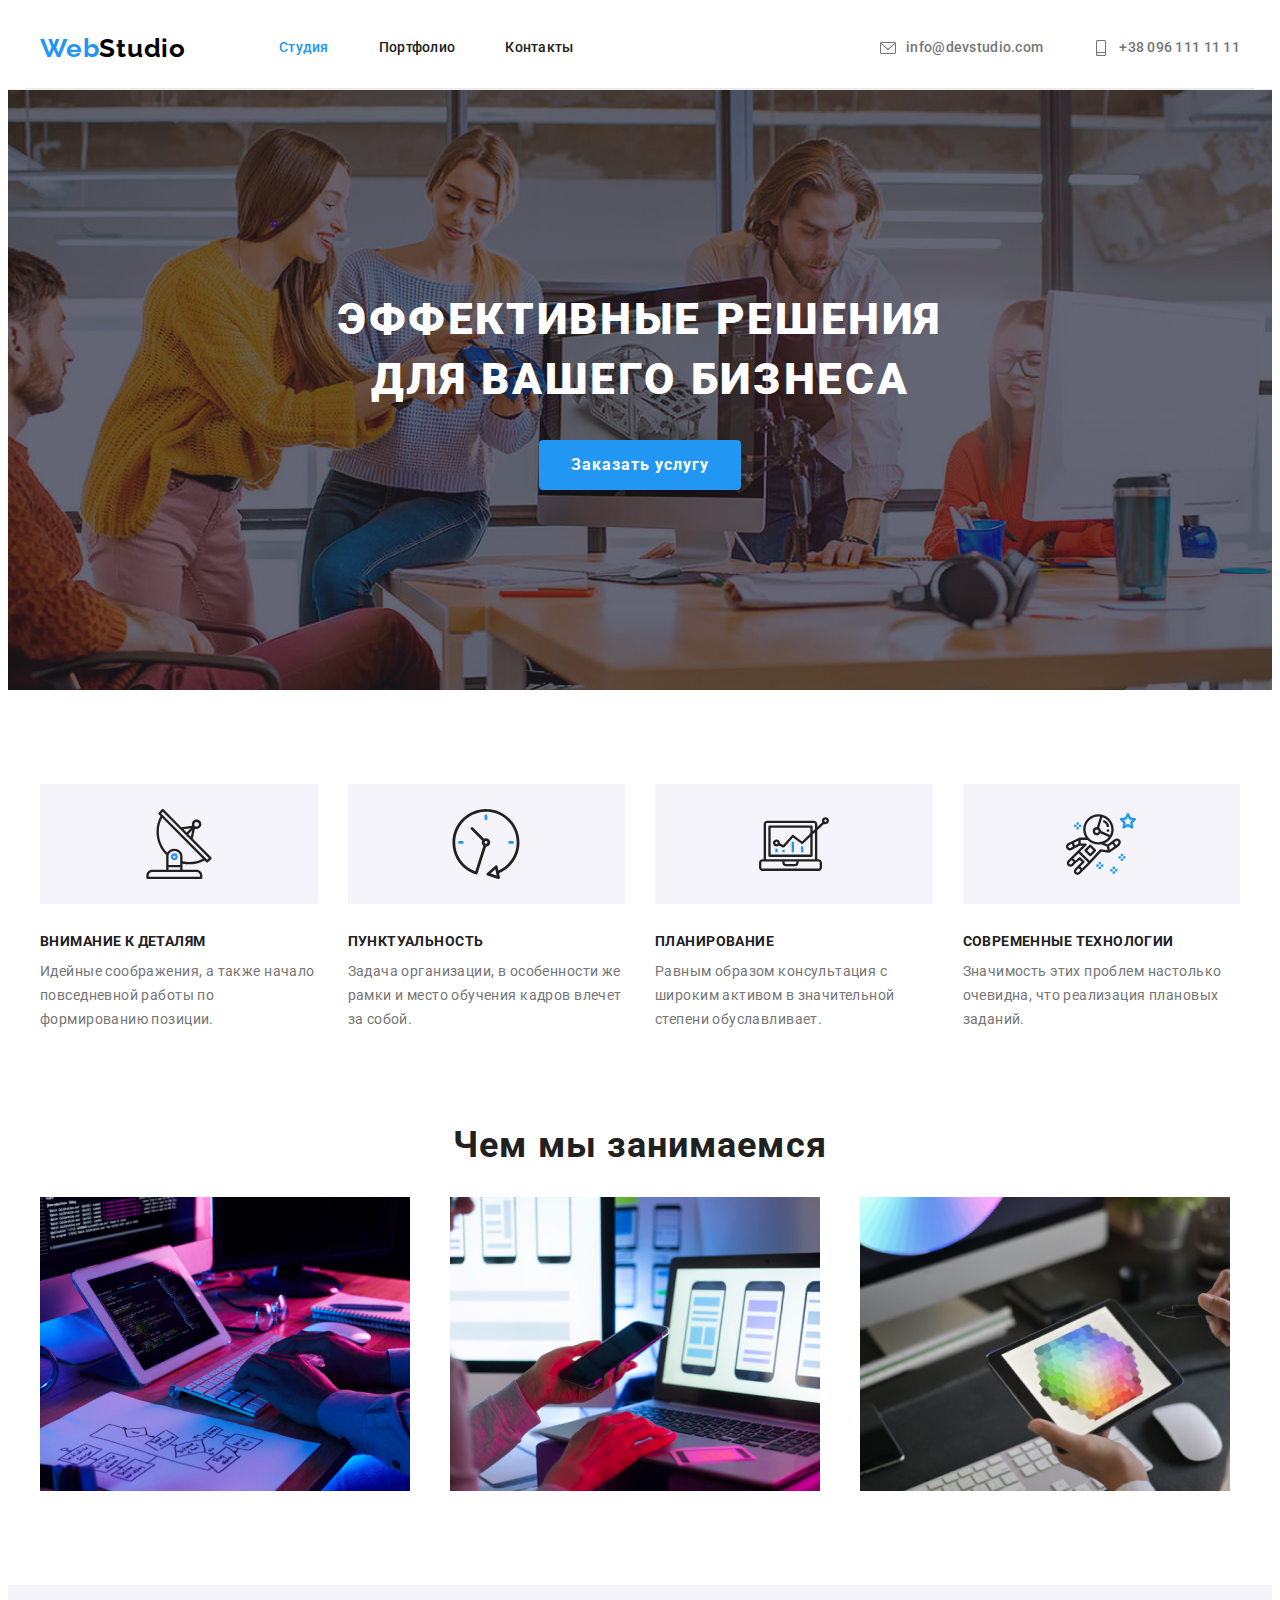
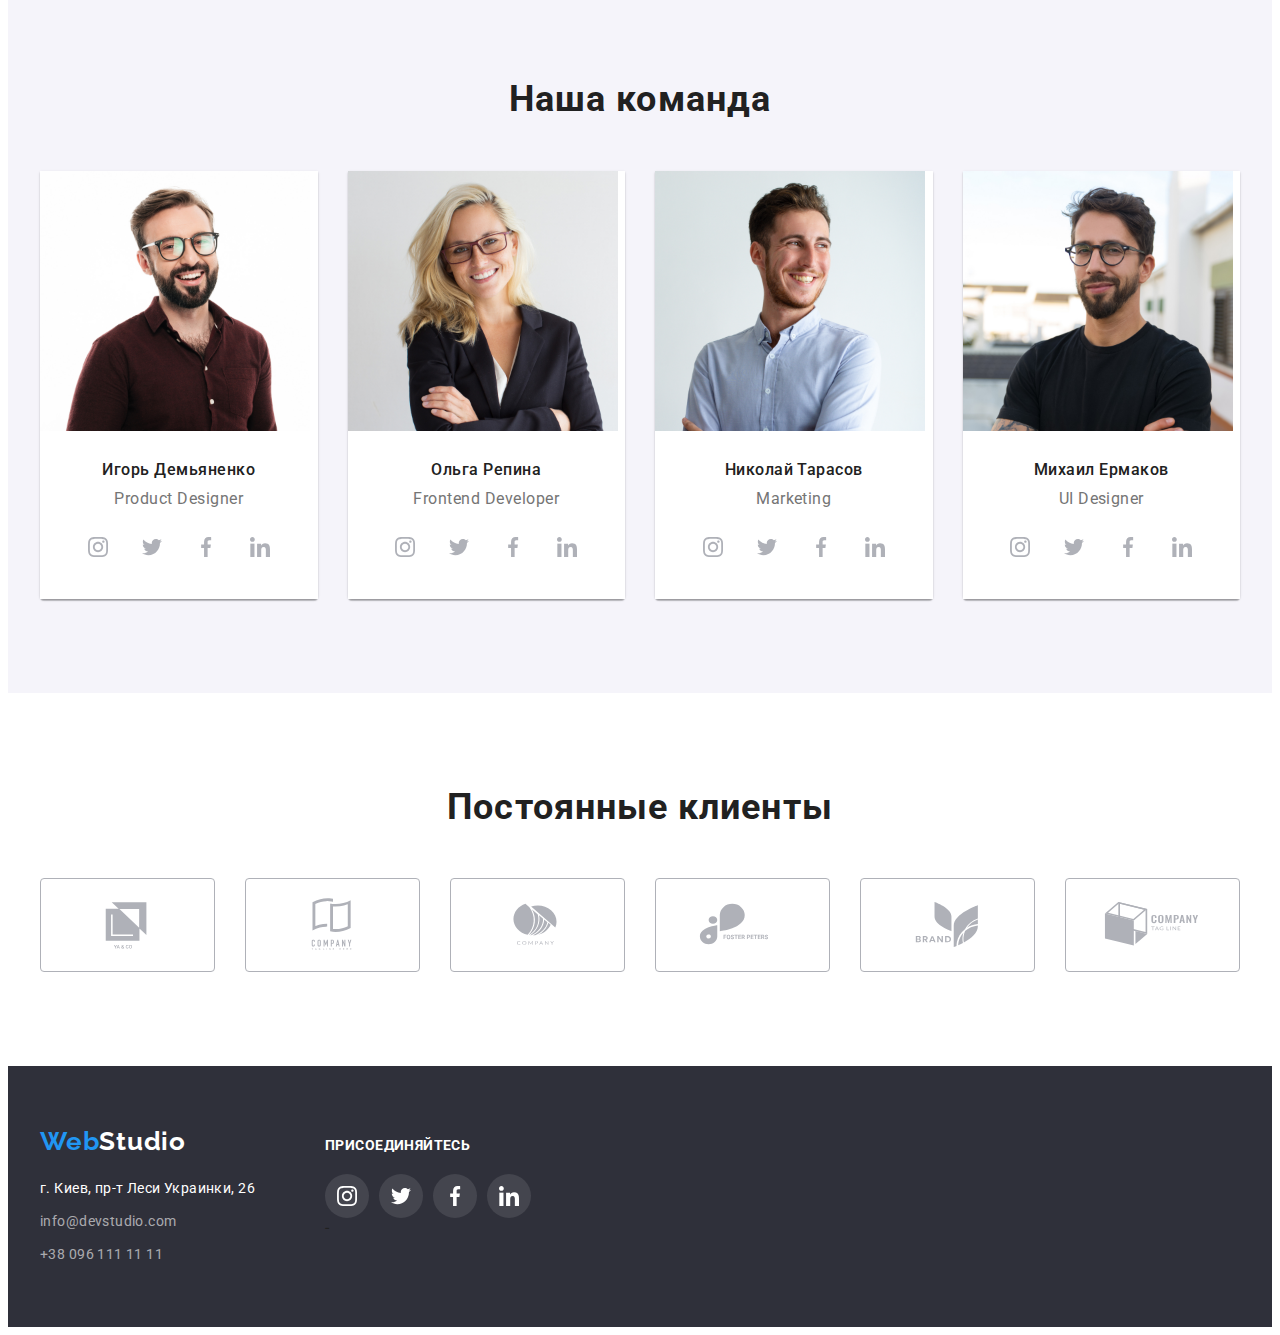
==== index.html @ fea3d2a7 "Initial commit" ====
<!DOCTYPE html>
<html lang="en">
<head>
    <meta charset="UTF-8">
    <meta http-equiv="X-UA-Compatible" content="IE=edge">
    <meta name="viewport" content="width=device-width, initial-scale=1.0">
    <title>WebStudio</title>
    <!-- fonts start -->
    <link rel="preconnect" href="https://fonts.googleapis.com">
    <link rel="preconnect" href="https://fonts.gstatic.com" crossorigin>
    <link href="https://fonts.googleapis.com/css2?family=Raleway:wght@700&family=Roboto:wght@400;500;700;900&display=swap" rel="stylesheet">
    <!-- fonts end -->
    <!-- normalize start -->
    <link rel="stylesheet" href="https://cdnjs.cloudflare.com/ajax/libs/modern-normalize/1.1.0/modern-normalize.min.css"
        integrity="sha512-wpPYUAdjBVSE4KJnH1VR1HeZfpl1ub8YT/NKx4PuQ5NmX2tKuGu6U/JRp5y+Y8XG2tV+wKQpNHVUX03MfMFn9Q=="
        crossorigin="anonymous" referrerpolicy="no-referrer" />
    <!-- normalize end -->
    <link rel="stylesheet" href="css/style.css">
</head>
<body>
    <!-- Header -->

    <header class="header">
        <div class="container header-container">
            <a href="/" lang="en" class="logo-header link">
                <span>Web</span>Studio
            </a>
                <nav>
                    <ul class="header-nav list">
                        <li class="header-nav-item">
                            <a href="./index.html" class="nav-list-item link current">Студия</a></li>
                        <li class="header-nav-item">
                            <a href="./portfolio.html" class="nav-list-item link">Портфолио</a></li>
                        <li class="header-nav-item">
                            <a href="/" class="nav-list-item link">Контакты</a></li>
                    </ul>
                </nav>
            <ul class="header-contact list">
                <li class="header-contact-item">
                    <a href="mailto:info@devstudio.com" class="contact link">
                        <svg class="header-icon" width="16" height="16">
                        <use href="./images/icons.svg#icon-mail"></use>
                    </svg>info@devstudio.com </a>
                </li>
                <li class="header-contact-item">
                    <a href="tel:+380961111111" class="contact link">
                        <svg class="header-icon" width="16" height="16">
                        <use href="./images/icons.svg#icon-tel"></use>
                    </svg>+38 096 111 11 11</a>
                </li>
            </ul>
        </div>
    </header>

    <!-- Main -->

    <main>

        <section class="solution-section hero">
            <div class="container">
                <h1 class="business-solution">Эффективные решения для вашего бизнеса</h1>
                <button class="btn-clik" type="button" >Заказать услугу</button>
            </div>
        </section>

        <section class="section benefits">
            <div class="container">
                <ul class="benefits-list card-set list">
                    <li class="card-set-item">
                        <div class="benefits-bloc-icon">
                            <svg class="benefits-icon" width="70" height="70">
                                <use href="./images/icons.svg#icon-benefits-antenna"></use>
                            </svg>
                        </div>
                        <h3 class="action">Внимание к деталям</h3>
                        <p class="inform">Идейные соображения, а также начало повседневной работы по формированию позиции.</p>
                    </li>
                    <li class="card-set-item">
                        <div class="benefits-bloc-icon">
                            <svg class="benefits-icon" width="70" height="70">
                                <use href="./images/icons.svg#icon-benefits-clock"></use>
                            </svg>
                        </div>
                        <h3 class="action">Пунктуальность</h3>
                        <p class="inform">Задача организации, в особенности же рамки и место обучения кадров влечет за собой.</p>
                    </li>
                    <li class="card-set-item">
                        <div class="benefits-bloc-icon">
                            <svg class="benefits-icon" width="70" height="70">
                                <use href="./images/icons.svg#icon-benefits-diagram"></use>
                            </svg>
                        </div>
                        <h3 class="action">Планирование</h3>
                        <p class="inform">Равным образом консультация с широким активом в значительной степени обуславливает.</p>
                    </li>
                    <li class="card-set-item">
                        <div class="benefits-bloc-icon">
                            <svg class="benefits-icon" width="70" height="70">
                                <use href="./images/icons.svg#icon-benefits-astronaut"></use>
                            </svg>
                        </div>
                        <h3 class="action">Современные технологии</h3>
                        <p class="inform">Значимость этих проблем настолько очевидна, что реализация плановых заданий.</p>
                    </li>
                </ul>
        </div>
        </section>

        <section class="section features">
            <div class="container">
                <h2 class="our-activity">Чем мы занимаемся</h2>
                <ul class="features-list card-set list">
                    <li class="card-set-item">
                        <img src="./images/img.computer.png" alt="Переніс данних на компьютер" width="370" height="294">
                    </li>
                    <li class="card-set-item">
                        <img src="./images/img.phone.png" alt="Розробка мобільного сайту" width="370" height="294">
                    </li>
                    <li class="card-set-item">
                        <img src="./images/img.color.png" alt="Корекція кольору" width="370" height="294">
                    </li>
                </ul>
            </div>
        </section>

        <section class="team section">
            <div class="container">
                <h2 class="our-team">Наша команда</h2>
                <ul class="team-list card-set list">
                    <li class="team-item card-set-item">
                        <img src="./images/img-1.jpg" alt="Игорь Демьяненко" width="270" height="260">
                            <div class="team-wrapper">
                                <h3 class="name-colleague">Игорь Демьяненко</h3> 
                                <p class="name-work">Product Designer</p>
                                <ul class="team-soc-list list">
                                    <li class="team-soc-iteam">
                                        <a href="" class="team-soc-link link">
                                            <svg class="team-soc-icon" width="20" height="20">
                                                <use href="./images/icons.svg#icon-instagram"></use>
                                            </svg>
                                        </a>
                                    </li>
                                    <li class="team-soc-iteam">
                                        <a href="" class="team-soc-link link">
                                            <svg class="team-soc-icon" width="20" height="20">
                                                <use href="./images/icons.svg#icon-twitter"></use>
                                            </svg>
                                        </a>
                                    </li>
                                    <li class="team-soc-iteam">
                                        <a href="" class="team-soc-link link">
                                            <svg class="team-soc-icon" width="20" height="20">
                                                <use href="./images/icons.svg#icon-facebook"></use>
                                            </svg>
                                        </a>
                                    </li>
                                    <li class="team-soc-iteam">
                                        <a href="" class="team-soc-link link">
                                            <svg class="team-soc-icon" width="20" height="20">
                                                <use href="./images/icons.svg#icon-linkedin"></use>
                                            </svg>
                                        </a>
                                    </li>
                                </ul>
                            </div>           
                    </li>
                    <li class="team-item card-set-item">
                        <img src="./images/img-2.jpg" alt="Ольга Репинa" width="270" height="260">
                            <div class="team-wrapper">
                                <h3 class="name-colleague">Ольга Репина</h3> 
                                <p class="name-work">Frontend Developer</p>
                                 <ul class="team-soc-list list">
                                    <li class="team-soc-iteam">
                                        <a href="" class="team-soc-link link">
                                            <svg class="team-soc-icon" width="20" height="20">
                                                <use href="./images/icons.svg#icon-instagram"></use>
                                            </svg>
                                        </a>
                                    </li>
                                    <li class="team-soc-iteam">
                                        <a href="" class="team-soc-link link">
                                            <svg class="team-soc-icon" width="20" height="20">
                                                <use href="./images/icons.svg#icon-twitter"></use>
                                            </svg>
                                        </a>
                                    </li>
                                    <li class="team-soc-iteam">
                                        <a href="" class="team-soc-link link">
                                            <svg class="team-soc-icon" width="20" height="20">
                                                <use href="./images/icons.svg#icon-facebook"></use>
                                            </svg>
                                        </a>
                                    </li>
                                    <li class="team-soc-iteam">
                                        <a href="" class="team-soc-link link">
                                            <svg class="team-soc-icon" width="20" height="20">
                                                <use href="./images/icons.svg#icon-linkedin"></use>
                                            </svg>
                                        </a>
                                    </li>
                                </ul>
                            </div> 
                    </li>
                    <li class="team-item card-set-item">
                        <img src="./images/img-3.jpg" alt="Николай Тарасов" width="270" height="260">
                            <div class="team-wrapper">
                                <h3 class="name-colleague">Николай Тарасов</h3> 
                                <p class="name-work">Marketing</p>
                                <ul class="team-soc-list list">
                                    <li class="team-soc-iteam">
                                        <a href="" class="team-soc-link link">
                                            <svg class="team-soc-icon" width="20" height="20">
                                                <use href="./images/icons.svg#icon-instagram"></use>
                                            </svg>
                                        </a>
                                    </li>
                                    <li class="team-soc-iteam">
                                        <a href="" class="team-soc-link link">
                                            <svg class="team-soc-icon" width="20" height="20">
                                                <use href="./images/icons.svg#icon-twitter"></use>
                                            </svg>
                                        </a>
                                    </li>
                                    <li class="team-soc-iteam">
                                        <a href="" class="team-soc-link link">
                                            <svg class="team-soc-icon" width="20" height="20">
                                                <use href="./images/icons.svg#icon-facebook"></use>
                                            </svg>
                                        </a>
                                    </li>
                                    <li class="team-soc-iteam">
                                        <a href="" class="team-soc-link link">
                                            <svg class="team-soc-icon" width="20" height="20">
                                                <use href="./images/icons.svg#icon-linkedin"></use>
                                            </svg>
                                        </a>
                                    </li>
                                </ul>
                            </div> 
                    </li>
                    <li class="team-item card-set-item">
                        <img src="./images/img-4.jpg" alt="Михаил Ермаков" width="270" height="260">
                            <div class="team-wrapper">
                                <h3 class="name-colleague">Михаил Ермаков</h3> 
                                <p class="name-work">UI Designer</p>
                                <ul class="team-soc-list list">
                                    <li class="team-soc-iteam">
                                        <a href="" class="team-soc-link link">
                                            <svg class="team-soc-icon" width="20" height="20">
                                                <use href="./images/icons.svg#icon-instagram"></use>
                                            </svg>
                                        </a>
                                    </li>
                                    <li class="team-soc-iteam">
                                        <a href="" class="team-soc-link link">
                                            <svg class="team-soc-icon" width="20" height="20">
                                                <use href="./images/icons.svg#icon-twitter"></use>
                                            </svg>
                                        </a>
                                    </li>
                                    <li class="team-soc-iteam">
                                        <a href="" class="team-soc-link link">
                                            <svg class="team-soc-icon" width="20" height="20">
                                                <use href="./images/icons.svg#icon-facebook"></use>
                                            </svg>
                                        </a>
                                    </li>
                                    <li class="team-soc-iteam">
                                        <a href="" class="team-soc-link link">
                                            <svg class="team-soc-icon" width="20" height="20">
                                                <use href="./images/icons.svg#icon-linkedin"></use>
                                            </svg>
                                        </a>
                                    </li>
                                </ul>
                            </div> 
                    </li>
                </ul>
            </div>
        </section>
        <!-- Клиенти -->
        <section class="regular-clients section">
            <div class="container">
                <h2 class="regular-clients-title main-title">Постоянные клиенты</h2>
                <ul class="regular-clients-list card-set list">
                    <li class="regular-client-iteam card-set-iteam">
                        <a href="" class="regular-client-link">
                            <svg class="regular-client-icon" width="106" height="60">
                                <use href="./images/icons.svg#icon-client-1"></use>
                            </svg>
                        </a>
                    </li>
                    <li class="regular-client-iteam card-set-iteam">
                        <a href="" class="regular-client-link">
                            <svg class="regular-client-icon" width="106" height="60">
                                <use href="./images/icons.svg#icon-client-2"></use>
                            </svg>
                        </a>
                    </li>
                    <li class="regular-client-iteam card-set-iteam">
                        <a href="" class="regular-client-link">
                            <svg class="regular-client-icon" width="106" height="60">
                                <use href="./images/icons.svg#icon-client-3"></use>
                            </svg>
                        </a>
                    </li>
                    <li class="regular-client-iteam card-set-iteam">
                        <a href="" class="regular-client-link">
                            <svg class="regular-client-icon" width="106" height="60">
                                <use href="./images/icons.svg#icon-client-4"></use>
                            </svg>
                        </a>
                    </li>
                    <li class="regular-client-iteam card-set-iteam">
                        <a href="" class="regular-client-link">
                            <svg class="regular-client-icon" width="106" height="60">
                                <use href="./images/icons.svg#icon-client-5"></use>
                            </svg>
                        </a>
                    </li>
                    <li class="regular-client-iteam card-set-iteam">
                        <a href="" class="regular-client-link">
                            <svg class="regular-client-icon" width="106" height="60">
                                <use href="./images/icons.svg#icon-client-6"></use>
                            </svg>
                        </a>
                    </li>
                </ul>
            </div>
        </section>
    </main>

    <!-- Footer -->

    <footer class="page-footer footer">
        <div class="container">
            <ul class="footer-list list">
                <li class="footer-iteam iteam">
                    <a class="logo-footer link" href="/" lang="en"> <span>Web</span>Studio</a>

                    <address class="footer-address">
                        <p class="footer-address-info">г. Киев, пр-т Леси Украинки, 26</p>
                        <ul class="footer-contact-list list">
                            <li class="footer-contact-iteam">
                                <a class="footer-contact-link link" href="mailto:info@devstudio.com">info@devstudio.com</a>
                            </li>
                            <li class="footer-contact-iteam">
                                <a class="footer-contact-link link" href="tel:+380961111111">+38 096 111 11 11</a>
                            </li>
                        </ul>
                    </address>
                </li>
                <li class="footer-iteam footer-soc iteam">
                    <h3 class="footer-soc-title">присоединяйтесь</h3>
                    <ul class="footer-soc-list list">
                        <li class="footer-soc-iteam">
                            <a href="" class="footer-soc-link link">
                                <svg class="footer-soc-icon" width="20" height="20">
                                    <use href="./images/icons.svg#icon-instagram"></use>
                                </svg> </a>-
                        </li>
                        <li class="footer-soc-iteam">
                            <a href="" class="footer-soc-link link">
                                <svg class="footer-soc-icon" width="20" height="20">
                                    <use href="./images/icons.svg#icon-twitter"></use>
                                </svg>
                            </a>
                        </li>
                        <li class="footer-soc-iteam">
                            <a href="" class="footer-soc-link link">
                                <svg class="footer-soc-icon" width="20" height="20">
                                    <use href="./images/icons.svg#icon-facebook"></use>
                                </svg>
                            </a>
                        </li>
                        <li class="footer-soc-iteam">
                            <a href="" class="footer-soc-link link">
                                <svg class="footer-soc-icon" width="20" height="20">
                                    <use href="./images/icons.svg#icon-linkedin"></use>
                                </svg>
                            </a>
                        </li>
                    </ul>
                </li>
            </ul>
        </div>
    </footer>

</body>
</html>
---- css/style.css ----
:root {
    --header-logo-left-color: #2196f3;
    --header-logo-right-color: #000;
    --footer-logo-left-color: #2196f3;
    --footer-logo-right-color: #fff;
    --main-title-color: #212121;
    --second-title-color: #fff;
    --after-title-color: #757575;
    --accent-color: #2196f3;
    --background-iteam-color: #f5f4fa;
    --main-font: 'Roboto', sans-serif;
    --logo-font: 'Raleway', sans-serif;

    /* card-set */
    --item: 3;
    --indent: 30px;
}
body{
    font-family:var(--main-font);
    color:var(--main-title-color);
    background-color: #ffffff;
    letter-spacing: 0.03em;
}
h1,h2,h3,h4,h5,p{
margin-top: 0;
}
p:last-child{
    margin: 0;
}
img{
    display: block;
}
address{
    font-style: normal;
}
.list {
    list-style: none;
    margin: 0;
    padding: 0;
}

.link {
    text-decoration: none;
    color: currentColor;
}
.section{
    padding-top: 94px;
    padding-bottom: 94px;
}
.visually-hidden {
    position: absolute;
    white-space: nowrap;
    width: 1px;
    height: 1px;
    overflow: hidden;
    border: 0;
    padding: 0;
    clip: rect(0 0 0 0);
    clip-path: inset(50%);
    margin: -1px;
}

/* cтили для container */

.container{
    /* outline: 2px solid red;
    outline-offset: -2px; */
    width: 1200px;
    padding-left: 15px;
    padding-right: 15px;
    margin-left: auto;
    margin-right: auto;
}

/* сетка на флексах */
.card-set {
    display: flex;
    flex-wrap: wrap;

    margin: calc(-1 * var(--indent) / 2);
}

.card-set-item {
    flex-basis: calc((100% - var(--indent) * var(--item)) / var(--item));

    margin: calc(var(--indent) / 2);
}

/* Верхня линия header */
.header{
    border-bottom: 1px solid #ECECEC;
}
.header-container{
    display: flex;
    align-items: center;
    border-bottom: 1px solid #ececec;
}
.logo-header{
    font-family: var(--logo-font);
    font-weight: 700;
    font-size: 26px;
    line-height: 1.19;
    letter-spacing: 0.03em;
    color: var(--header-logo-right-color);
    margin-right: 93px;
    display: block;
}
.logo-header>span {
    color: var(--header-logo-left-color);
}
.header-nav{
    display: flex;
    margin-left: auto;
}
.header-nav-item{
    margin-right: 50px;
}
.header-nav-item:last-child{
    margin-right: 0;
}
.nav-list-item{
    display: block;
    padding-top: 32px;
    padding-bottom: 32px;

    font-weight: 500;
    font-size: 14px;
    line-height: 1.14;
    letter-spacing: 0.02em;
    color:var(--main-title-color) ;
}
.nav-list-item:hover,
.nav-list-item:focus{
color: var(--accent-color);
}
.current {
    color: var(--accent-color);
}
.header-contact{
    display: flex;
    margin-left: auto;
}
.header-contact-item{
    margin-right: 50px;
}
.header-contact-item:last-child{
    margin-right: 0;
}
.contact{
    display: flex;
    align-items: center;
    justify-content: center;

    padding-top: 32px;
    padding-bottom: 32px;

    font-weight: 500;
    font-size: 14px;
    line-height: 1.14;
    letter-spacing: 0.02em;
    color: var(--after-title-color);

}
.header-icon{
    margin-right: 10px;
    fill: currentColor;
}
.contact:hover,.contact:focus{
    color: var(--accent-color);
}

/* Hero section */

.hero{
    margin: 0 auto;
    padding-top: 200px;
    padding-bottom: 200px;
    
    background-color: #c4c4c4;
    background-image: linear-gradient(rgba(47, 48, 58, 0.4), rgba(47, 48, 58, 0.4)),
        url(../images/hero-bg.jpg);
    background-repeat: no-repeat;
    background-position: center;
    background-size: cover;

    max-width: 1600px;
}

/* Шапка голавной */

.business-solution{
    max-width: 696px;
    margin-right: auto;
    margin-left: auto;
    margin-bottom: 30px;

    text-align: center;
    font-weight: 900;
    font-size: 44px;
    line-height: 1.36;
    text-align: center;
    letter-spacing: 0.06em;
    text-transform: uppercase;
    color: var(--second-title-color);
}
.btn-clik{
    display: block;
    margin-left: auto;
    margin-right: auto;
    padding: 10px 32px;

    font-family: inherit;
    font-weight: 700;
    font-size: 16px;
    line-height: 1.9;
    letter-spacing: 0.06em;
    color: #ffffff;

    background-color: var(--accent-color);
    box-shadow: 0px 4px 4px rgba(0, 0, 0, 0.15);
    border-radius: 4px;
    border: none;
}
.btn-clik:hover,.btn-clik:focus{
    background-color: #188ce8;
}

/* Особености */

/* benefits section */
.benefits {
    padding-bottom: 47px;
}

.benefits-list {
    --item: 4;
    --indent: 30px;
}

.benefits-bloc-icon {
    display: flex;
    align-items: center;
    justify-content: center;

    margin-bottom: 30px;

    width: 100%;
    height: 120px;
    background-color: #f5f4fa;
}
.action {
    margin-bottom: 10px;
    font-weight: 700;
    font-size: 14px;
    line-height: 1.14;
    letter-spacing: 0.03em;
    text-transform: uppercase;
}

.inform {
    font-size: 14px;
    line-height: 1.7;
    letter-spacing: 0.03em;
    color: var(--after-title-color);
}

/* features section */
.features {
    padding-top: 47px;
}
.features-list {
    --iteam: 3;
    --indent: 30px;
}

/* Чем ми занимаемся */
.our-activity{
    font-weight: 700;
    font-size: 36px;
    line-height: 1.16;
    text-align: center;
    letter-spacing: 0.03em;
}

/* Наша команда */
.team{
    background: var(--background-iteam-color);
}
.team-list{
    --item:4;
    --indent: 30px;
}
.team-item{
    background-color: #fff;
    box-shadow: 0px 1px 3px rgba(0, 0, 0, 0.12), 0px 1px 1px rgba(0, 0, 0, 0.14), 0px 2px 1px rgba(0, 0, 0, 0.2);
    border-radius: 0px 0px 4px 4px;
}
.team-wrapper{
    padding-top: 30px;
    padding-bottom: 30px;
    padding-left: 10px;
    padding-right: 10px;

    background-color: #FFFFFF;
    text-align: center;
    font-size: 16px;
    line-height: 1.18;
}
.our-team{
    font-weight: 700;
    font-size: 36px;
    line-height: 1.16;
    text-align: center;
    letter-spacing: 0.03em;
    margin-bottom: 50px;
}
.name-colleague{
    font-weight: 500;
    font-size: 16px;
    line-height: 1.18;
    text-align: center;
    letter-spacing: 0.03em;
    margin-bottom: 10px;
}
.name-work{
    font-size: 16px;
    line-height: 1.18;
    text-align: center;
    letter-spacing: 0.03em;
    color: var(--after-title-color);
    margin-bottom: 16px;
}
.team-soc-list {
    display: flex;
    justify-content: center;
}

.team-soc-iteam {
    width: 44px;
    height: 44px;
    margin-left: 10px;
}

.team-soc-iteam:first-child {
    margin-left: 0;
}

.team-soc-link {
    display: flex;
    align-items: center;
    justify-content: center;
    border-radius: 50%;
    width: 100%;
    height: 100%;

}

.team-soc-link:hover,
.team-soc-link:focus {
    background-color: var(--accent-color);
}

.team-soc-link:hover .team-soc-icon,
.team-soc-link:focus .team-soc-icon {
    fill: #fff;
}

.team-soc-icon {
    fill: #afb1b8;
}

/* Клиенти */
.card-set-iteam {
    flex-basis: calc((100% - var(--indent) * var(--iteam)) / var(--iteam));
    margin: calc(var(--indent) / 2);
}
h2.regular-clients-title.main-title{
    font-weight: 700;
    font-size: 36px;
    line-height: 1.16;
    text-align: center;
    letter-spacing: 0.03em;
    margin-bottom: 50px; 
}

.regular-clients-list {
    --iteam: 6;
    --indent: 30px;
}


.regular-client-link {
    border: 1px solid #afb1b8;
    border-radius: 4px;

    height: 92px;
    display: flex;
    align-items: center;
    justify-content: center;
    color: #afb1b8;
}

.regular-client-icon {
    fill: currentColor;
}

.regular-client-link:hover,.regular-client-link:focus {
    color: var(--accent-color);
    border: 1px solid var(--accent-color);
}
/* Подвал страниц */

.footer {
    padding-top: 60px;
    padding-bottom: 60px;

    background-color: #2f303a;
}

.footer-list {
    display: flex;
    align-items: baseline;
}

.footer-iteam:not(:last-child) {
    margin-right: 70px;
}

.logo-footer {
    margin-bottom: 20px;
    display: block;

    font-family: var(--logo-font);
    font-weight: 700;
    font-size: 26px;
    line-height: 1.19;
    letter-spacing: 0.03em;
    color: var(--footer-logo-right-color);
}

.logo-footer>span {
    color: var(--footer-logo-left-color);
}

.footer-address-info {
    margin-bottom: 9px;

    font-size: 14px;
    line-height: 1.71;
    letter-spacing: 0.03em;
    color: #fff;
}

.footer-contact-iteam:not(:last-child) {
    margin-bottom: 9px;
}

.footer-contact-link {
    font-size: 14px;
    line-height: 1.71;
    letter-spacing: 0.03em;
    color: rgba(255, 255, 255, 0.6);
}

.footer-contact-link:hover,
.footer-contac-link:focus {
    color: var(--accent-color);
}
.footer-soc-title {
    margin-bottom: 20px;
    text-transform: uppercase;
    font-weight: 700;
    font-size: 14px;
    line-height: 1.14;
    letter-spacing: 0.03em;
    color: #fff;
}

.footer-soc-list {
    display: flex;
    justify-content: center;
}

.footer-soc-iteam {
    width: 44px;
    height: 44px;
}

.footer-soc-iteam:not(:last-child) {
    margin-right: 10px;
}

.footer-soc-link {
    display: flex;
    align-items: center;
    justify-content: center;

    width: 100%;
    height: 100%;
    border-radius: 50%;

    background-color: rgba(255, 255, 255, 0.1);
}

.footer-soc-link:hover,.footer-soc-link:focus {
    background-color: var(--accent-color);
}

.footer-soc-icon {
    fill: #fff;
}

/* Портфолио */
.filter-list{
    display: flex;
    justify-content: center;
    margin-bottom: 50px;
}
.filter-item:not(:last-child){
    margin-right: 8px;
}
.filter-btn{
    padding: 6px 22px;
    font-family: inherit;
    font-weight: 500;
    font-size: 16px;
    line-height: 1.62;
    letter-spacing: 0.03em;
    
    background-color: var(--background-iteam-color);
    border: none;
    border-radius: 4px;
}
.filter-btn:hover,.filter-btn:focus{
    background-color: var(--accent-color);
    color: var(--second-title-color);
}
.filter-btn.current{
    background-color: var(--accent-color);
    color: var(--second-title-color);
}

/* Проекти */
.portfolio-iteam {
    --iteam: 3;
    --indent: 30px;

}

.portfolio-iteam:hover,.portfolio-iteam:focus {
    display: block;
    box-shadow: 0px 1px 1px rgba(0, 0, 0, 0.12), 0px 4px 4px rgba(0, 0, 0, 0.06),
        1px 4px 6px rgba(0, 0, 0, 0.16);
}
.portfolio-wrapper{
    padding: 20px 24px;
    border: 1px solid #EEEEEE;
    border-top: none;
}
.name-prj{
    margin-bottom: 4px;
    font-weight: 700;
    font-size: 18px;
    line-height: 2;
    letter-spacing: 0.06em;
    color: var(--main-title-color);
}
.category{
    font-weight: 400;
    font-size: 16px;
    line-height: 1.66;
    letter-spacing: 0.03em;
    color: var(--after-title-color);
}
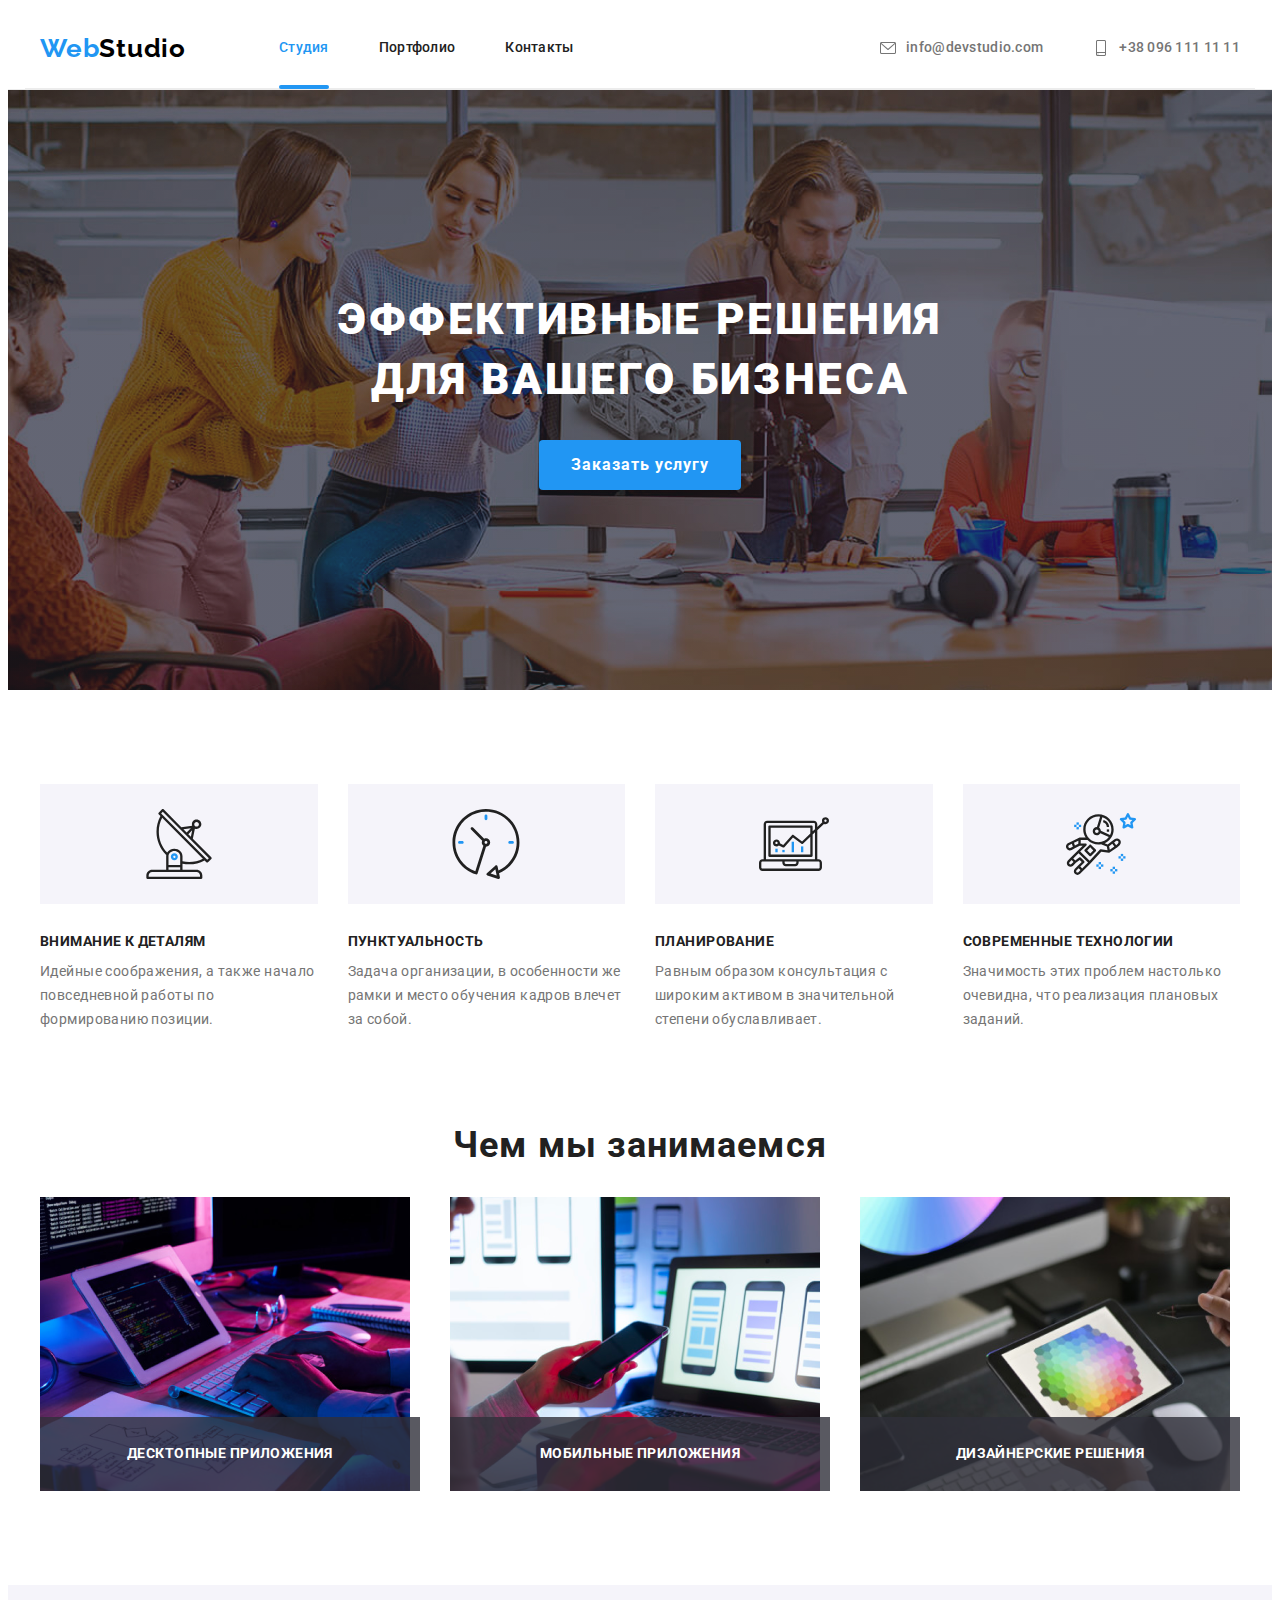
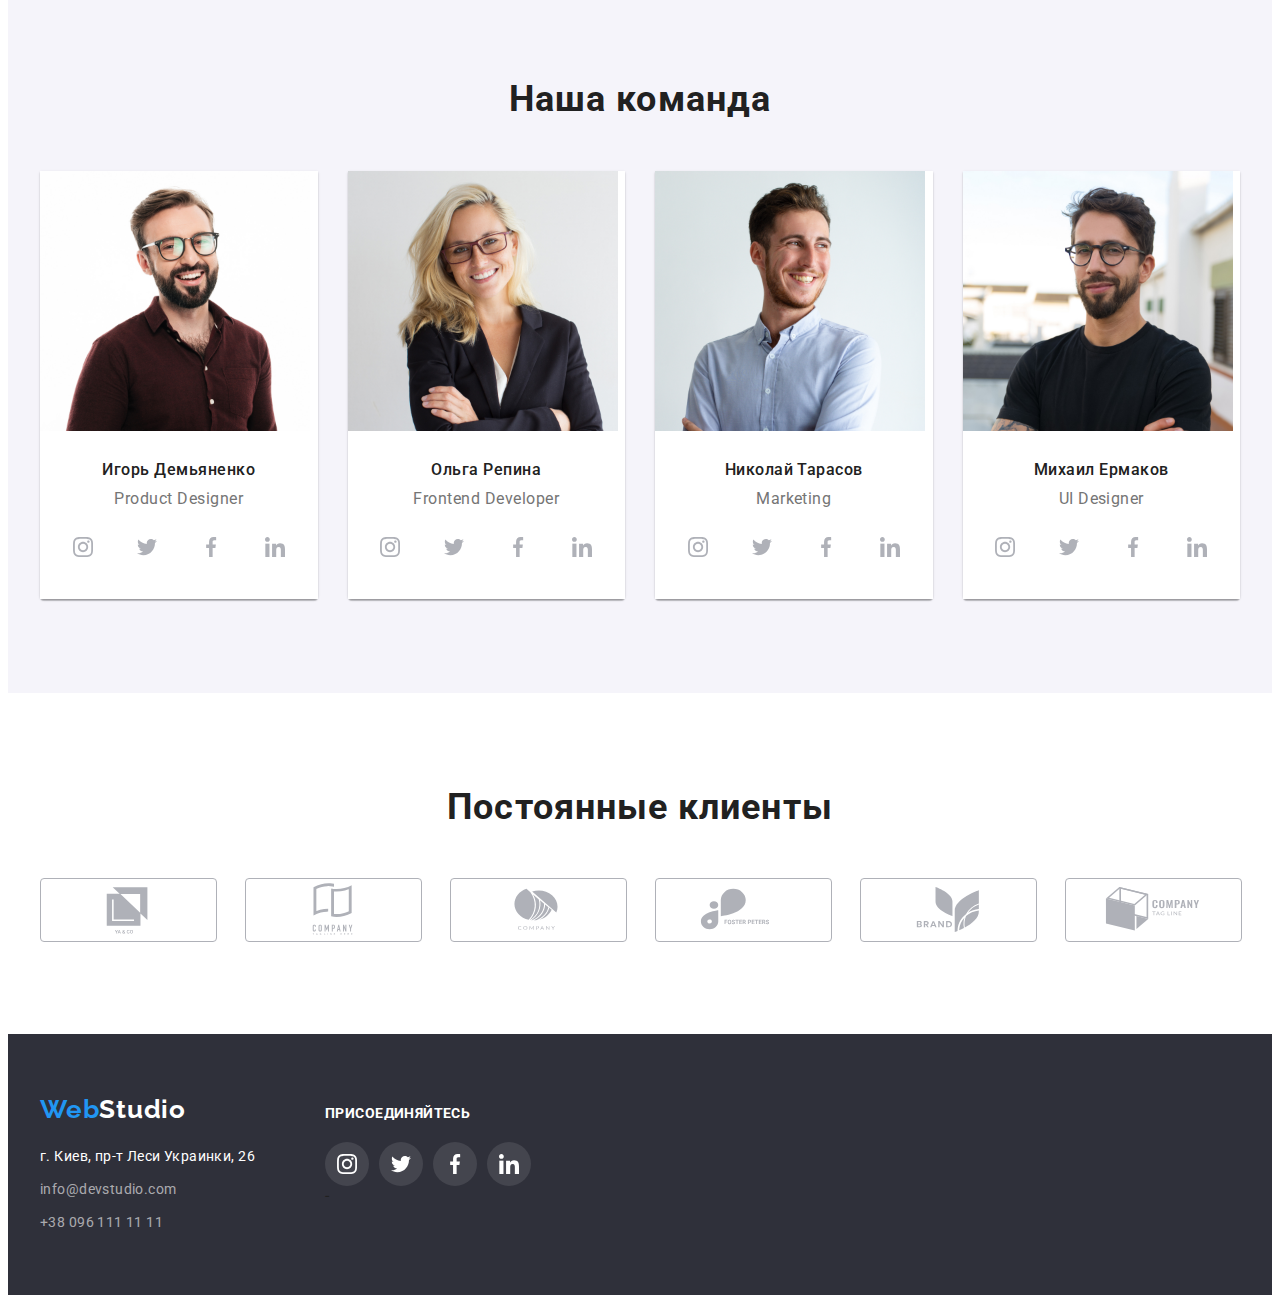
==== commit 243b89b3: "5" ====
--- a/index.html
+++ b/index.html
@@ -59,7 +59,7 @@
         <section class="solution-section hero">
             <div class="container">
                 <h1 class="business-solution">Эффективные решения для вашего бизнеса</h1>
-                <button class="btn-clik" type="button" >Заказать услугу</button>
+                <button class="btn-clik" type="button" data-modal-open>Заказать услугу</button>
             </div>
         </section>
 
@@ -110,14 +110,17 @@
             <div class="container">
                 <h2 class="our-activity">Чем мы занимаемся</h2>
                 <ul class="features-list card-set list">
-                    <li class="card-set-item">
+                    <li class="features-iteam card-set-item">
                         <img src="./images/img.computer.png" alt="Переніс данних на компьютер" width="370" height="294">
-                    </li>
-                    <li class="card-set-item">
+                        <div class="card-set-text">Десктопные приложения</div>
+                    </li>
+                    <li class="features-iteam card-set-item">
                         <img src="./images/img.phone.png" alt="Розробка мобільного сайту" width="370" height="294">
-                    </li>
-                    <li class="card-set-item">
+                        <div class="card-set-text">Мобильные приложения</div>
+                    </li>
+                    <li class="features-iteam card-set-item">
                         <img src="./images/img.color.png" alt="Корекція кольору" width="370" height="294">
+                        <div class="card-set-text">Дизайнерские решения</div>
                     </li>
                 </ul>
             </div>
@@ -385,6 +388,16 @@
             </ul>
         </div>
     </footer>
-
+    <!-- modal window -->
+    <div class="backdrop is-hidden" data-modal>
+        <div class="modal">
+            <button class="modal-btn" type="button" data-modal-close>
+                <svg class="modal-icon" width="18" height="18 ">
+                    <use href="./images/icons.svg#icon-close-1"></use>
+                </svg>
+            </button>
+        </div>
+    </div>
+    <script src="./js/modal.js"></script>
 </body>
 </html>--- a/css/style.css
+++ b/css/style.css
@@ -14,6 +14,9 @@
     /* card-set */
     --item: 3;
     --indent: 30px;
+
+    /* others */
+    --anim: 300ms ease-in;
 }
 body{
     font-family:var(--main-font);
@@ -118,7 +121,22 @@
 .header-nav-item:last-child{
     margin-right: 0;
 }
+.header-nav .link.current::after {
+    content: '';
+    position: absolute;
+    bottom: -1px;
+    left: 0;
+
+
+    display: block;
+    width: 100%;
+    height: 4px;
+    background-color: #2196f3;
+    border-radius: 2px;
+
+}
 .nav-list-item{
+    position: relative;
     display: block;
     padding-top: 32px;
     padding-bottom: 32px;
@@ -281,6 +299,26 @@
     text-align: center;
     letter-spacing: 0.03em;
 }
+.features-iteam {
+    position: relative;
+}
+.card-set-text{
+    position: absolute;
+    bottom: 0;
+    width: 100%;
+    padding-top: 27px;
+    padding-bottom: 27px;
+
+    font-weight: 700;
+    font-size: 14px;
+    line-height: 1.42;
+    text-align: center;
+    letter-spacing: 0.03em;
+    text-transform: uppercase;
+    color: #ffffff;
+
+    background-color: rgba(47, 48, 58, 0.8);
+}
 
 /* Наша команда */
 .team{
@@ -332,6 +370,7 @@
 }
 .team-soc-list {
     display: flex;
+    align-items: center;
     justify-content: center;
 }
 
@@ -345,13 +384,21 @@
     margin-left: 0;
 }
 
+.team-soc-iteam:not(:last-child){
+    margin-right: 10px;
+}
 .team-soc-link {
     display: flex;
     align-items: center;
     justify-content: center;
-    border-radius: 50%;
     width: 100%;
     height: 100%;
+    color: #afb1b8;
+
+    border-radius: 50%;
+    background-color: transparent;
+    transition: color var(--anim),
+    background-color var(--anim);
 
 }
 
@@ -366,7 +413,7 @@
 }
 
 .team-soc-icon {
-    fill: #afb1b8;
+    fill: currentColor ;
 }
 
 /* Клиенти */
@@ -397,7 +444,11 @@
     display: flex;
     align-items: center;
     justify-content: center;
+    width: 100%;
+    height: 100%;
     color: #afb1b8;
+
+    transition: color var(--anim), border-color var(--anim);
 }
 
 .regular-client-icon {
@@ -500,6 +551,8 @@
     border-radius: 50%;
 
     background-color: rgba(255, 255, 255, 0.1);
+    transition: color var(--anim),
+    background-color var(--anim);
 }
 
 .footer-soc-link:hover,.footer-soc-link:focus {
@@ -546,17 +599,46 @@
     --indent: 30px;
 
 }
-
+.portfolio-iteam{
+    transition: box-shadow var(--anim);
+}
 .portfolio-iteam:hover,.portfolio-iteam:focus {
     display: block;
     box-shadow: 0px 1px 1px rgba(0, 0, 0, 0.12), 0px 4px 4px rgba(0, 0, 0, 0.06),
-        1px 4px 6px rgba(0, 0, 0, 0.16);
+    1px 4px 6px rgba(0, 0, 0, 0.16);
 }
 .portfolio-wrapper{
     padding: 20px 24px;
     border: 1px solid #EEEEEE;
     border-top: none;
 }
+.images-group{
+    position: relative;
+    overflow: hidden;
+}
+.img-overlay{
+    position: absolute;
+    top: 0;
+    left: 0;
+    padding: 63px 24px;
+    width: 100%;
+    height: 100%;
+
+    font-weight: 400;
+    font-size: 18px;
+    line-height: 1.56;
+    letter-spacing: 0.03em;
+    color: #FFFFFF;
+
+    background-color: rgba(33, 150, 243, 0.9);
+
+    transform: translateY(100%);
+    transition: transform var(--anim);
+}
+.portfolio-iteam:hover .img-overlay,
+.portfolio-iteam:focus .img-overlay{
+    transform: translateY(0);
+}
 .name-prj{
     margin-bottom: 4px;
     font-weight: 700;
@@ -571,4 +653,61 @@
     line-height: 1.66;
     letter-spacing: 0.03em;
     color: var(--after-title-color);
+}
+/* modal window */
+.backdrop{
+    position: fixed;
+    top: 0;
+    left: 0;
+
+    width: 100vw;
+    height: 100vh;
+    
+    opacity: 1;
+
+    background-color: rgba(0, 0, 0, 0.2);
+
+    transition: opacity 600ms ease-in-out, visibility 600ms ease-in-out;
+}
+.backdrop.is-hidden{
+    opacity: 0;
+    visibility: hidden;
+    pointer-events: none;
+}
+.modal{
+    position: absolute;
+    top: 50%;
+    left: 50%;
+    
+    opacity: 1;
+    transform: translate(-50%, -50%) scale(1) rotate(0);
+
+    width: 528px;
+    height: 581px;
+    background: #FFFFFF;
+    box-shadow: 0px 1px 3px rgba(0, 0, 0, 0.12), 0px 1px 1px rgba(0, 0, 0, 0.14), 0px 2px 1px rgba(0, 0, 0, 0.2);
+    border-radius: 4px;
+
+    opacity: 0;
+    transition: transform 400ms ease-in-out 200ms, opacity 400ms ease-in-out 100ms;
+}
+.backdrop.is-hidden .modal{
+    opacity: 0;
+    transform: translate(-50%, -50%) scale(0.4) rotate(360deg);
+}
+.modal-btn{
+    position: absolute;
+    top: 8px;
+    right: 8px;
+
+    display: flex;
+    align-items: center;
+    justify-content: center;
+    width: 30px;
+    height: 30px;
+
+    background-color: transparent;
+    border-radius: 50%;
+    border: 1px solid rgba(0, 0, 0, 0.1);
+    cursor: pointer;
 }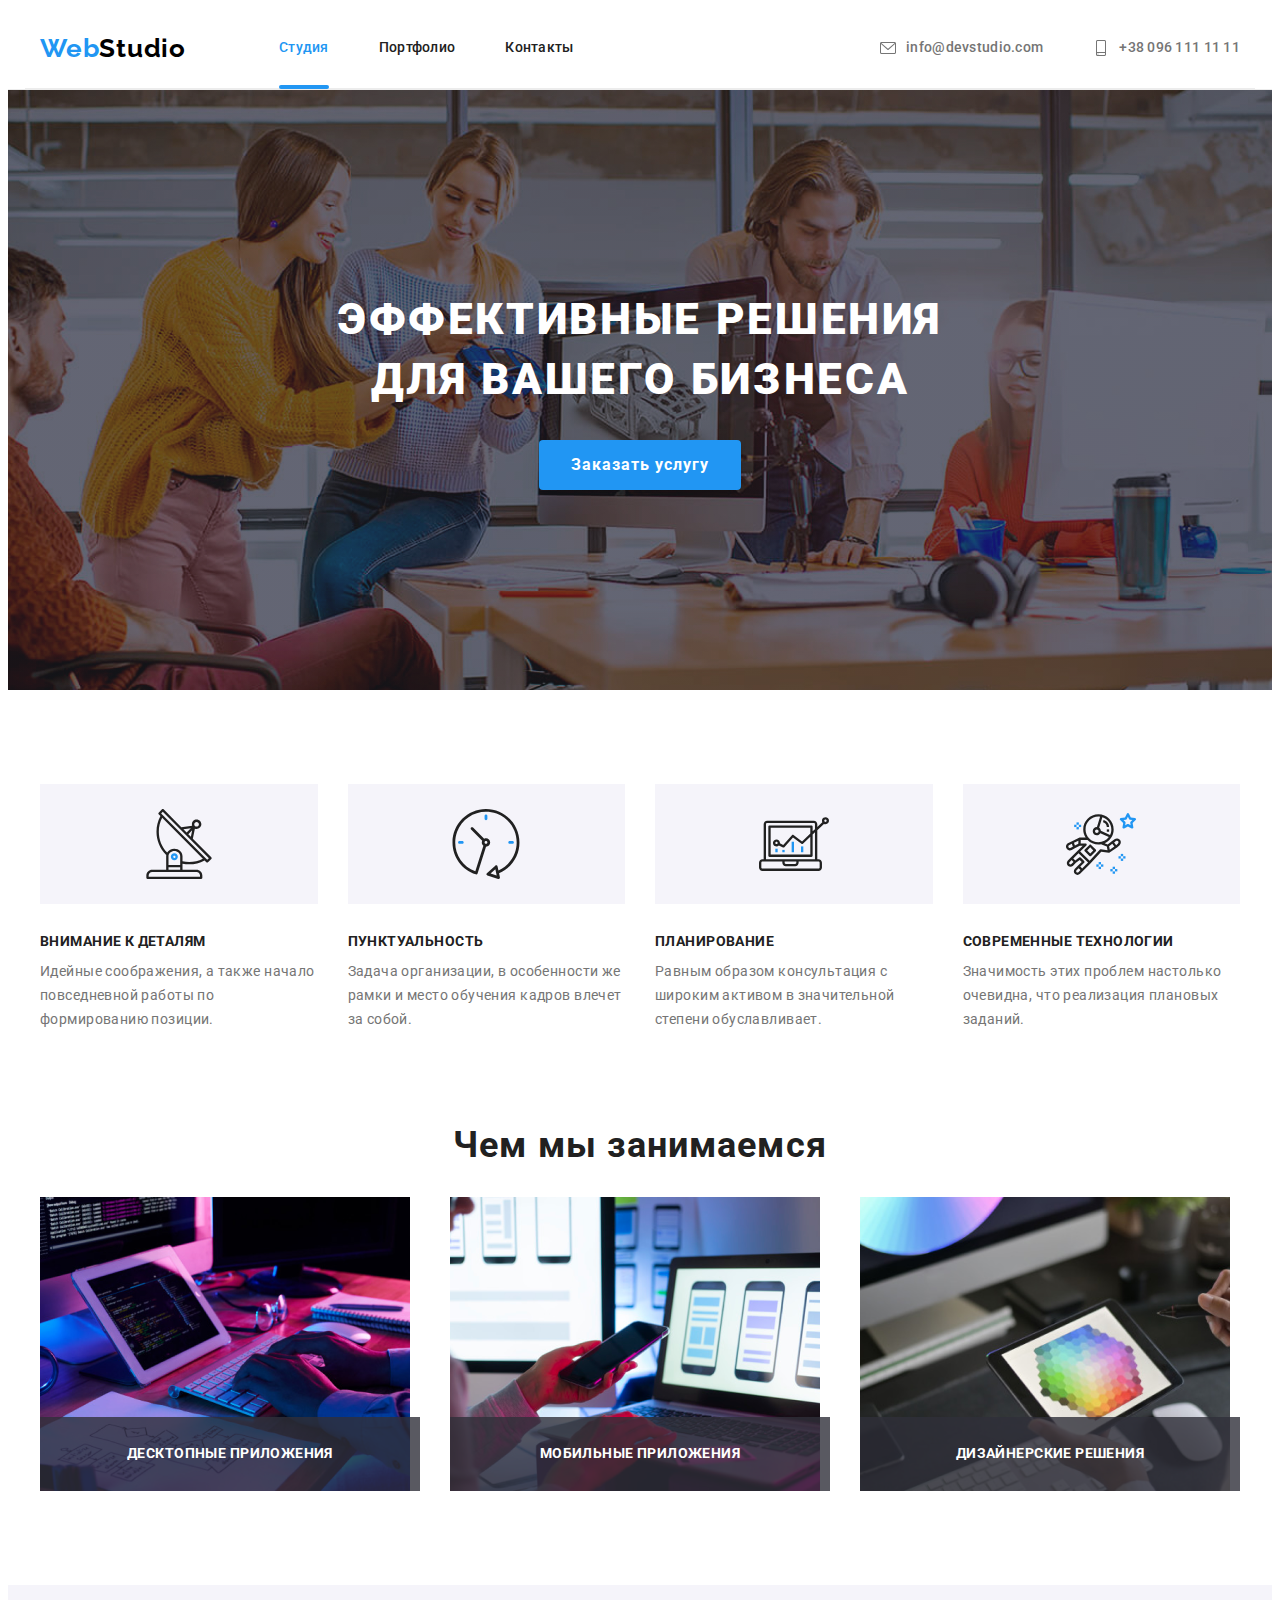
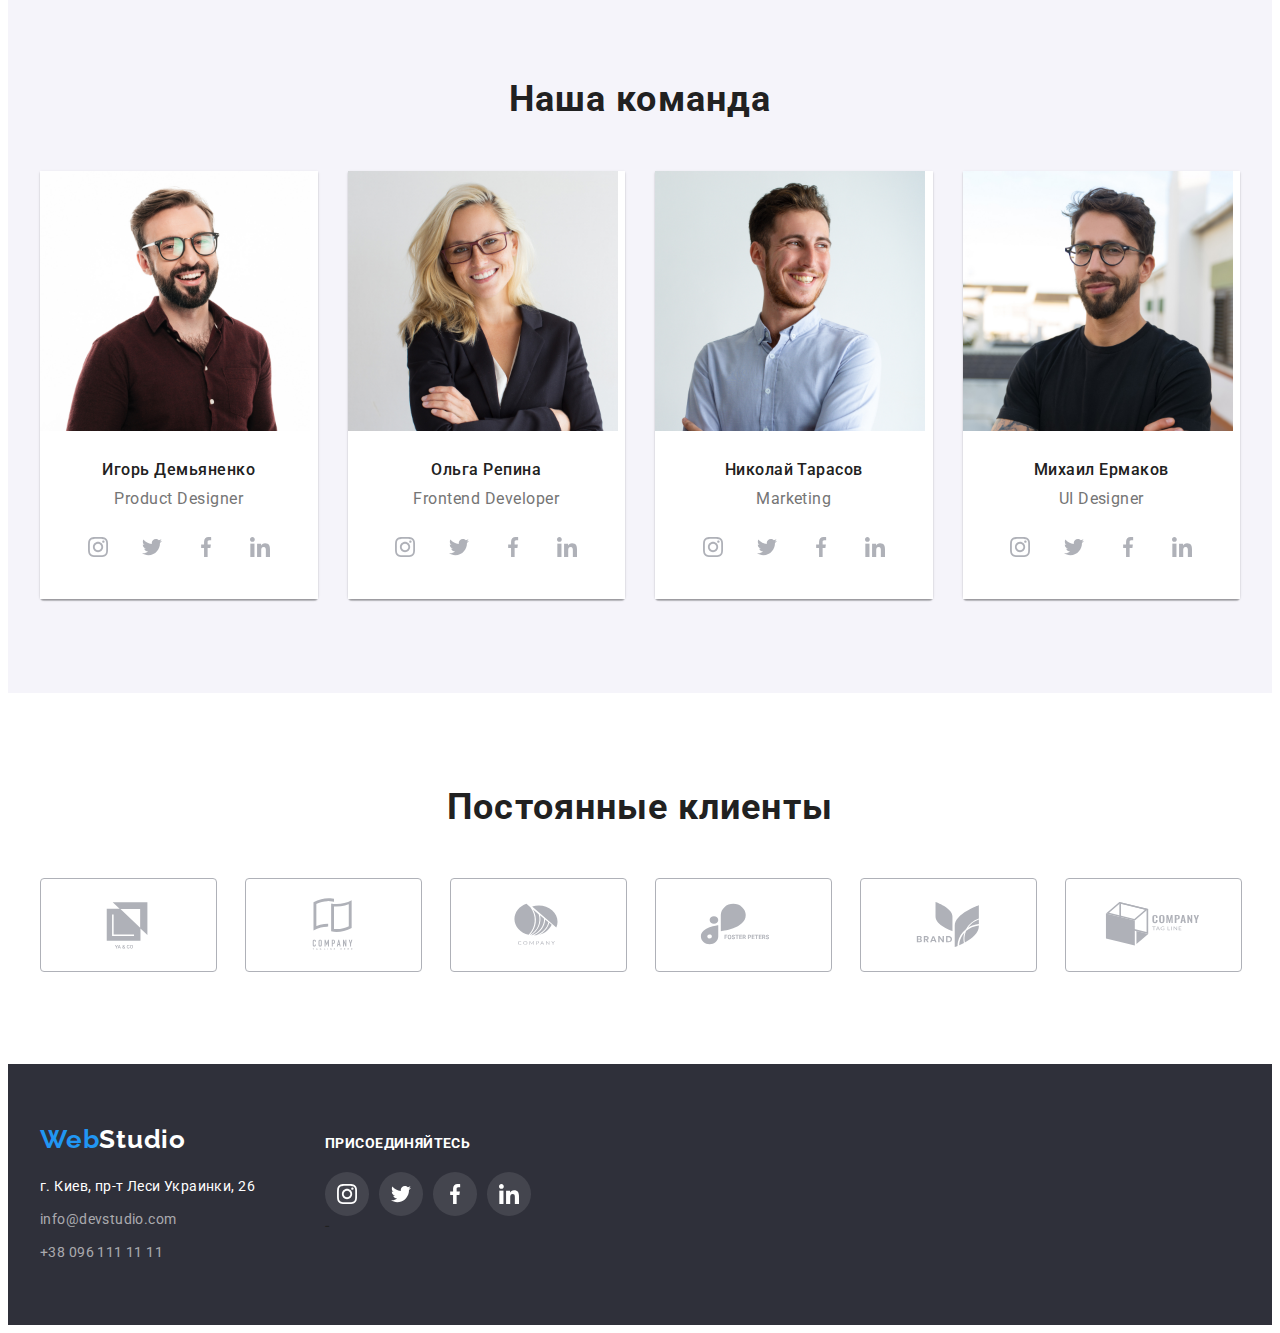
==== commit e9968b13: "hm5" ====
--- a/index.html
+++ b/index.html
@@ -112,15 +112,15 @@
                 <ul class="features-list card-set list">
                     <li class="features-iteam card-set-item">
                         <img src="./images/img.computer.png" alt="Переніс данних на компьютер" width="370" height="294">
-                        <div class="card-set-text">Десктопные приложения</div>
+                        <p class="card-set-text">Десктопные приложения</p>
                     </li>
                     <li class="features-iteam card-set-item">
                         <img src="./images/img.phone.png" alt="Розробка мобільного сайту" width="370" height="294">
-                        <div class="card-set-text">Мобильные приложения</div>
+                        <p class="card-set-text">Мобильные приложения</p>
                     </li>
                     <li class="features-iteam card-set-item">
                         <img src="./images/img.color.png" alt="Корекція кольору" width="370" height="294">
-                        <div class="card-set-text">Дизайнерские решения</div>
+                        <p class="card-set-text">Дизайнерские решения</p>
                     </li>
                 </ul>
             </div>
--- a/css/style.css
+++ b/css/style.css
@@ -16,7 +16,7 @@
     --indent: 30px;
 
     /* others */
-    --anim: 300ms ease-in;
+    --anim: 2500ms cubic-bezier(0.4, 0, 0.2, 1);
 }
 body{
     font-family:var(--main-font);
@@ -145,6 +145,7 @@
     font-size: 14px;
     line-height: 1.14;
     letter-spacing: 0.02em;
+    transition: color var(--anim);
     color:var(--main-title-color) ;
 }
 .nav-list-item:hover,
@@ -176,6 +177,7 @@
     font-size: 14px;
     line-height: 1.14;
     letter-spacing: 0.02em;
+    transition: color var(--anim);
     color: var(--after-title-color);
 
 }
@@ -238,6 +240,9 @@
     box-shadow: 0px 4px 4px rgba(0, 0, 0, 0.15);
     border-radius: 4px;
     border: none;
+    cursor: pointer;
+
+    transition: background-color var(--anim);
 }
 .btn-clik:hover,.btn-clik:focus{
     background-color: #188ce8;
@@ -377,11 +382,6 @@
 .team-soc-iteam {
     width: 44px;
     height: 44px;
-    margin-left: 10px;
-}
-
-.team-soc-iteam:first-child {
-    margin-left: 0;
 }
 
 .team-soc-iteam:not(:last-child){
@@ -405,11 +405,7 @@
 .team-soc-link:hover,
 .team-soc-link:focus {
     background-color: var(--accent-color);
-}
-
-.team-soc-link:hover .team-soc-icon,
-.team-soc-link:focus .team-soc-icon {
-    fill: #fff;
+    color: #FFFFFF;
 }
 
 .team-soc-icon {
@@ -420,6 +416,7 @@
 .card-set-iteam {
     flex-basis: calc((100% - var(--indent) * var(--iteam)) / var(--iteam));
     margin: calc(var(--indent) / 2);
+    height: 92px;
 }
 h2.regular-clients-title.main-title{
     font-weight: 700;
@@ -440,7 +437,6 @@
     border: 1px solid #afb1b8;
     border-radius: 4px;
 
-    height: 92px;
     display: flex;
     align-items: center;
     justify-content: center;
@@ -511,6 +507,7 @@
     line-height: 1.71;
     letter-spacing: 0.03em;
     color: rgba(255, 255, 255, 0.6);
+    transition: color var(--anim);
 }
 
 .footer-contact-link:hover,
@@ -583,6 +580,9 @@
     background-color: var(--background-iteam-color);
     border: none;
     border-radius: 4px;
+    cursor: pointer;
+
+    transition: background-color var(--anim), color var(--anim);
 }
 .filter-btn:hover,.filter-btn:focus{
     background-color: var(--accent-color);
